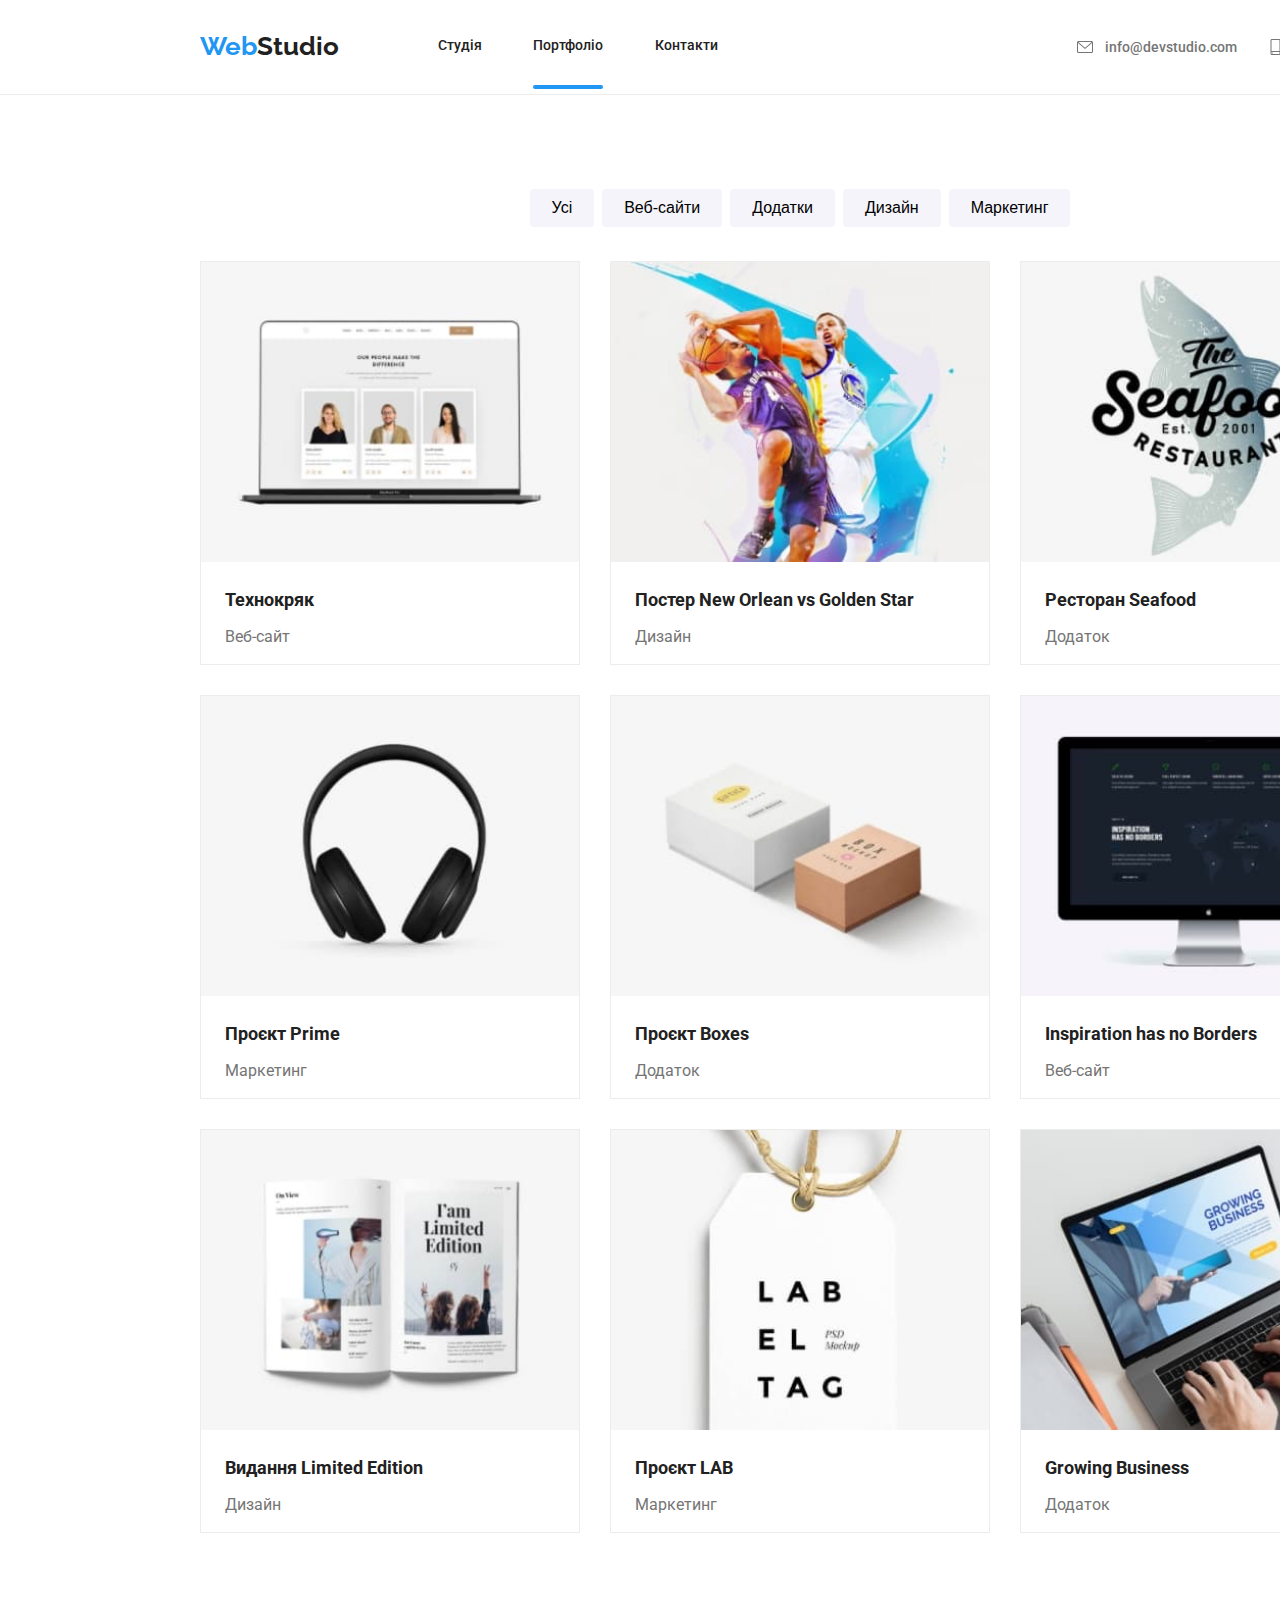
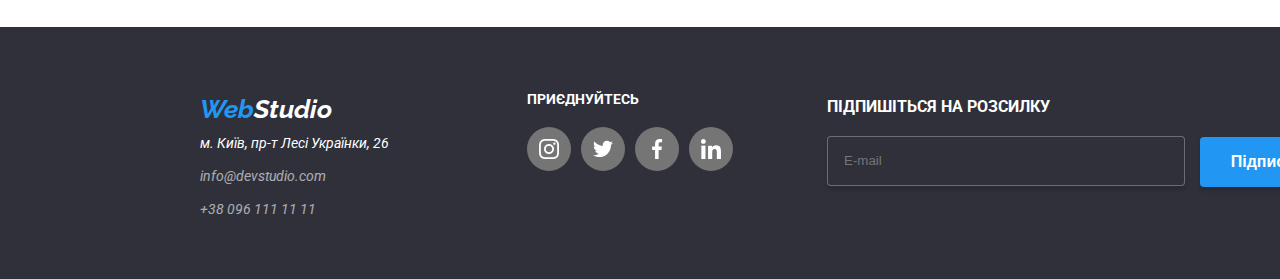
==== portfolio.html @ 54afa874 "hjlkh" ====
<!DOCTYPE html>
<html lang="en">
  <head>
    <meta charset="UTF-8" />
    <meta name="viewport" content="width=device-width, initial-scale=1.0" />
    <title>WebStudio Portfolio</title>
    <link rel="preconnect" href="https://fonts.googleapis.com">
<link rel="preconnect" href="https://fonts.gstatic.com" crossorigin>
<link href="https://fonts.googleapis.com/css2?family=Raleway:ital,wght@0,100..900;1,100..900&family=Roboto&display=swap" rel="stylesheet">
    <link rel="stylesheet" href="./css/style.css">
    <link rel="stylesheet" href="./css/normalize.css">
  </head>
  <body>
    <header class="header">
      <div class="container header-flex">
        <h2 class="visually-hidden"></h2>
        <a class="header-logo" href="./index.html"
          ><p lang="en">
            <span class="logo-start">Web</span
            ><span class="logo-end">Studio</span>
          </p></a
        >
        <nav class="header-nav">
          <ul class="header-list">
            <li class="header-item">
              <a class="header-link header-hover-item" href="./index.html">Студія</a>
            </li>
            <li class="header-item">
              <a class="header-link header-hover-item header-second-link" href="./portfolio.html">Портфоліо</a>
            </li>
            <li class="header-item">
              <a class="header-link header-hover-item" href="#">Контакти</a>
            </li>
          </ul>
        </nav>
        <ul class="header-contact">
          <li class="header-contact-item">
            <svg class="header-contact-email-img header-contact-img" width="20px" height="16px">
              <use href="./img/sprite.svg#envelope"></use>
            </svg>
            <a class="header-contact-mail header-contact-link header-hover-item" href="mailto:info@devstudio.com"
              >info@devstudio.com</a
            >
          </li>
          <li class="header-contact-item">
            <svg class="header-contact-smartphone-img header-contact-img" width="17px" height="16px">
              <use href="./img/sprite.svg#smartphone"></use>
            </svg>
            <a class="header-contact-number header-contact-link header-hover-item" href="tel:+380961111111"
              >+38 096 111 11 11</a
            >
          </li>
        </ul>
      </div>
    </header>
    <main class="main main-portfolio">
      <div class="container sorting-flex">
      <ul class="sorting-list">
        <li class="sorting-item"><button class="sorting-button" type="button">Усі</button></li>
        <li class="sorting-item"><button class="sorting-button" type="button">Веб-сайти</button></li>
        <li class="sorting-item"><button class="sorting-button" type="button">Додатки</button></li>
        <li class="sorting-item"><button class="sorting-button" type="button">Дизайн</button></li>
        <li class="sorting-item"><button class="sorting-button" type="button">Маркетинг</button></li>
      </ul>
      </div>
      <div class="container projects-flex">
      <ul class="projects-list">
        <li class="projects-item">
          <a class="projects-link" href="#">
            <img class="projects-img" src="./img/techno.jpg" alt="Технокряк" />
            <div class="projects-overlay">
              <p class="projects-overlay-p">
                Ресурс пропонує комплексні пропозиції з різним рівнем функціоналу та сервісів. Все це дозволить відвідувачу отримати вичерпні відомості про компанію чи приватну особу.
              </p>
            </div>
            <h2 class="projects-name">Технокряк</h2>
            <p class="projects-caption">Веб-сайт</p>
          </a>
        </li>
        <li class="projects-item">
          <a class="projects-link" href="#">
            <img class="projects-img" src="./img/poester-new-orlean-vs-golden-star.jpg" alt="Постер New Orlean vs Golden Star" />
            <div class="projects-overlay">
              <p class="projects-overlay-p">
                Ресурс пропонує комплексні пропозиції з різним рівнем функціоналу та сервісів. Все це дозволить відвідувачу отримати вичерпні відомості про компанію чи приватну особу.
              </p>
            </div>
            <h2 class="projects-name">Постер New Orlean vs Golden Star</h2>
            <p class="projects-caption">Дизайн</p>
          </a>
        </li>
        <li class="projects-item">
          <a class="projects-link" href="#">
            <img class="projects-img" src="./img/restoran-seafood.jpg" alt="Ресторан Seafood" />
            <div class="projects-overlay">
              <p class="projects-overlay-p">
                Ресурс пропонує комплексні пропозиції з різним рівнем функціоналу та сервісів. Все це дозволить відвідувачу отримати вичерпні відомості про компанію чи приватну особу.
              </p>
            </div>
            <h2 class="projects-name">Ресторан Seafood</h2>
            <p class="projects-caption">Додаток</p>
          </a>
        </li>
        <li class="projects-item">
          <a class="projects-link" href="#">
            <img class="projects-img" src="./img/project-prime.jpg" alt="Проєкт Prime" />
            <div class="projects-overlay">
              <p class="projects-overlay-p">
                Ресурс пропонує комплексні пропозиції з різним рівнем функціоналу та сервісів. Все це дозволить відвідувачу отримати вичерпні відомості про компанію чи приватну особу.
              </p>
            </div>
            <h2 class="projects-name">Проєкт Prime</h2>
            <p class="projects-caption">Маркетинг</p>
          </a>
        </li>
        <li class="projects-item">
          <a class="projects-link" href="#">
            <img class="projects-img" src="./img/project-boxes.jpg" alt="Проєкт Boxes" />
            <div class="projects-overlay">
              <p class="projects-overlay-p">
                Ресурс пропонує комплексні пропозиції з різним рівнем функціоналу та сервісів. Все це дозволить відвідувачу отримати вичерпні відомості про компанію чи приватну особу.
              </p>
            </div>
            <h2 class="projects-name">Проєкт Boxes</h2>
            <p class="projects-caption">Додаток</p>
          </a>
        </li>
        <li class="projects-item">
          <a class="projects-link" href="#">
            <img class="projects-img" src="./img/inspiration-has-no-borders.jpg" alt="Inspiration has no Borders" />
            <div class="projects-overlay">
              <p class="projects-overlay-p">
                Ресурс пропонує комплексні пропозиції з різним рівнем функціоналу та сервісів. Все це дозволить відвідувачу отримати вичерпні відомості про компанію чи приватну особу.
              </p>
            </div>
            <h2 class="projects-name">Inspiration has no Borders</h2>
            <p class="projects-caption">Веб-сайт</p>
          </a>
        </li>
        <li class="projects-item">
          <a class="projects-link" href="#">
            <img class="projects-img" src="./img/limited-edition.jpg" alt="Видання Limited Edition" />
            <div class="projects-overlay">
              <p class="projects-overlay-p">
                Ресурс пропонує комплексні пропозиції з різним рівнем функціоналу та сервісів. Все це дозволить відвідувачу отримати вичерпні відомості про компанію чи приватну особу.
              </p>
            </div>
            <h2 class="projects-name">Видання Limited Edition</h2>
            <p class="projects-caption">Дизайн</p>
          </a>
        </li>
        <li class="projects-item">
          <a class="projects-link" href="#">
            <img class="projects-img" src="./img/project-lab.jpg" alt="Проєкт LAB" />
            <div class="projects-overlay">
              <p class="projects-overlay-p">
                Ресурс пропонує комплексні пропозиції з різним рівнем функціоналу та сервісів. Все це дозволить відвідувачу отримати вичерпні відомості про компанію чи приватну особу.
              </p>
            </div>
            <h2 class="projects-name">Проєкт LAB</h2>
            <p class="projects-caption">Маркетинг</p>
          </a>
        </li>
        <li class="projects-item">
          <a class="projects-link" href="#">
            <img class="projects-img" src="./img/growing-business.jpg" alt="Growing Business" />
            <div class="projects-overlay">
              <p class="projects-overlay-p">
                Ресурс пропонує комплексні пропозиції з різним рівнем функціоналу та сервісів. Все це дозволить відвідувачу отримати вичерпні відомості про компанію чи приватну особу.
              </p>
            </div>
            <h2 class="projects-name">Growing Business</h2>
            <p class="projects-caption">Додаток</p>
          </a>
        </li>
      </ul>
      </div>
    </main>
    <footer class="footer">
      <div class="container footer-flex">
        <h2 class="visually-hidden"></h2>
       <address class="footer-logo-address">
        <a class="footer-logo" href="./index.html"
          ><p lang="en">
            <span class="logo-start">Web</span
            ><span class="footer-logo-end">Studio</span>
          </p></a
        >
       </address>
       <address class="footer-list-address">
        <ul class="footer-list">
          <li class="footer-item">
            <p class="footer-addres">м. Київ, пр-т Лесі Українки, 26</p>
          </li>
          <li class="footer-item">
            <a class="footer-contact" href="mailto:info@devstudio.com"
              >info@devstudio.com</a
            >
          </li>
          <li class="footer-item">
            <a class="footer-contact" href="tel:+380961111111"
              >+38 096 111 11 11</a
            >
          </li>
        </ul>
       </address>
       <div class="footer-social-wrapp">
        <h3 class="footer-social-media-name">
          ПРИЄДНУЙТЕСЬ
        </h3>
        <ul class="footer-social-media-list">
          <li class="footer-social-media-item">
            <a class="footer-social-media-link" href="https://www.instagram.com" target="_blank" rel="noopener noreferrer">
              <svg class="footer-social-media-svg">
                  <use href="./img/sprite.svg#instagram" class="footer-social-media-link"></use>
              </svg>
            </a>
          </li>
          <li class="footer-social-media-item">
            <a class="footer-social-media-link" href="https://x.com/?lang=ru" target="_blank" rel="noopener noreferrer">
              <svg class="footer-social-media-svg">
                <use href="./img/sprite.svg#twitter" class="footer-social-media-use"></use>
              </svg>
            </a>
          </li>
          <li class="footer-social-media-item">
            <a class="footer-social-media-link" href="https://uk-ua.facebook.com" target="_blank" rel="noopener noreferrer">
              <svg class="footer-social-media-svg">
                <use href="./img/sprite.svg#facebook" class="footer-social-media-use"></use>
              </svg>
            </a>
          </li>
          <li class="footer-social-media-item">
            <a class="footer-social-media-link" href="https://ua.linkedin.com" target="_blank" rel="noopener noreferrer">
              <svg class="footer-social-media-svg">
                  <use href="./img/sprite.svg#linkedin" class="footer-social-media-use"></use>
              </svg>
            </a>
          </li>
        </ul>
       </div>
       <div class="subscribe">
        <h3 class="subscribe-text">
          ПІДПИШІТЬСЯ НА РОЗСИЛКУ
        </h3>
        <form class="subscribe-form">
          <label class="subscribe-label">
            <input 
              class="subscribe-input" 
              type="email" 
              placeholder="E-mail"
              required 
              minlength="4" 
              maxlength="10"
              title="Адрес електронної почти введений некоректно! Приклад:example@mail.com">
          </label>
          <button class="subscribe-btn">
            Підписатися
          </button>
          <svg class="subscribe-svg">
            <use class="subscribe-use" href="./img/sprite.svg#paper-plane"></use>
          </svg>
        </form>
       </div>
      </div>
    </footer>
  </body>
</html>
---- css/style.css ----
:root {
  --logo-color: #2196f3;
  --third-text-color: #757575;
  --second-text-color: #ececec;
  --main-text-color: #212121;
  --team-background-color: #f5f4fa;
  --second-background-color: #2f303a;
  --main-background-color: #ffffff;
  --hero-overlay: #2f303a66;
}

.container {
  width: 1230px;
  height: 100%;
  padding-left: 15px;
  padding-right: 15px;
  margin: 0 auto;
  /* outline: red solid 1px; */
}

body {
  color: var(--main-text-color);
  font-family: "Roboto", sans-serif;
  font-size: 14px;
  font-weight: 400;
  line-height: calc(24 / 14);
  width: 1600px;
  margin: 0 auto;
}

/* HEADER */

.header {
  background-color: var(--main-background-color);
  border-bottom: 1px solid var(--second-text-color);
}

.header-flex {
  display: flex;
  align-items: center;
}

.header-logo,
.footer-logo {
  font-family: "Raleway", sans-serif;
  font-size: 26px;
  font-weight: 700;
  line-height: (calc(31 / 26));
}

.logo-start {
  color: var(--logo-color);
}

.logo-end {
  color: var(--main-text-color);
}

.footer-logo-end {
  color: var(--main-background-color);
}

.header-logo {
  margin-top: 24px;
  margin-bottom: 25px;
  margin-right: 93px;
  width: 145px;
}

.header-nav {
  line-height: (calc(16 / 14));
  font-weight: 500;
}

.header-list {
  display: flex;
}

.header-item:not(:last-child) {
  width: 44px;
  margin-right: 51px;
}

.header-item:nth-child(2) {
  width: 72px;
  margin-right: 50px;
}

.header-item:nth-child(3) {
  width: 64px;
}

.header-hover-item:is(:focus, :hover) {
  color: var(--logo-color);
}

.header-link {
  color: var(--main-text-color);
  padding: 10px 0px;
}

.header-first-link::after {
  content: " ";
  
  position: relative;
  top: 28px;

  display: block;

  width: 42px;
  height: 4px;

  border-radius: 2px;

  background-color: var(--logo-color);
}

.header-second-link::after {
  content: " ";
  
  position: relative;
  top: 28px;

  display: block;

  width: 70px;
  height: 4px;

  border-radius: 2px;

  background-color: var(--logo-color);
}

.header-first-link,
.header-second-link {
  line-height: (calc(16 / 14));
}

.header-contact {
  font-weight: 500;
  line-height: (calc(16 / 14));
  display: flex;
  flex-wrap: wrap;
  margin-left: auto;
}

.header-contact-item {
  display: flex;
  align-items: center;
  cursor: pointer;
}

.header-contact-item:is(:hover, :focus) .header-contact-link {
  color: var(--logo-color);
}

.header-contact-item:is(:hover, :focus) .header-contact-img {
  fill: var(--logo-color);
}

.header-contact-img {
  fill: var(--third-text-color);
}

.header-contact-email-img {
  margin-right: 10px;
}

.header-contact-mail {
  color: var(--third-text-color);
  margin-right: 30px;
}

.header-contact-number {
  color: var(--third-text-color);
}

/* MAIN AND OTHER */

/* H2 */

.visually-hidden {
  position: absolute;
  width: 1px;
  height: 1px;
  margin: -1px;
  border: 0;
  padding: 0;
  clip: rect(0 0 0 0);
  overflow: hidden;
}

/* PORTFOLIO */

.main-portfolio {
  margin-bottom: 94px;
}

/* BACKDROP */

.backdrop {
  position: fixed;
  top: 0;
  left: 0;
  width: 100%;
  height: 100%;
  background-color: rgba(0, 0, 0, 0.5);
  opacity: 1;
}

.backdrop.is-hidden {
  opacity: 0;
  pointer-events: none;
}

.no-scroll {
  overflow: hidden;
}

.modal {
  position: absolute;
  top: 50%;
  left: 50%;
  width: 528px;
  height: 581px;
  padding: 15px;
  transform: translate(-50%, -50%);
  border-radius: 4px;
  box-shadow: 0px 2px 1px 0px rgba(0, 0, 0, 0.2),
    0px 1px 1px 0px rgba(0, 0, 0, 0.14), 0px 1px 3px 0px rgba(0, 0, 0, 0.12);
  background: rgb(255, 255, 255);
}

.btn {
  position: relative;
  left: 475px;
  top: -7px;

  width: 30px;
  height: 30px;
  background: rgb(255, 255, 255);
  border: 1px solid rgba(0, 0, 0, 0.1);
  border-radius: 50%;
}

.btn:is(:hover, :focus) {
  fill: var(--logo-color);
}

.modal-close-btn-svg {
  width: 13px;
  height: 13px;
}

.modal-name {
  position: relative;
  top: 2px;

  font-size: 20px;
  font-weight: 700;
  line-height: calc(23 / 20);
  letter-spacing: 3%;

  text-align: center;

  margin-bottom: 11px;
}

.modal-form {
  display: flex;
  flex-direction: column;
}

.modal-label {
  display: flex;
  flex-direction: column;
  margin: 0 auto;
  margin-bottom: 10px;
  position: relative;
}

.modal-input {
  width: 448px;
  min-height: 40px;

  box-sizing: border-box;
  border: 1px solid rgba(33, 33, 33, 0.2);
  border-radius: 4px;

  padding-left: 42.5px;
}

.modal-input:is(:hover, :focus) {
  border-color: var(--logo-color);
}

.modal-input:is(:hover, :focus) + .modal-svg {
  fill: var(--logo-color);
}

.modal-input-comment {
  height: 120px;
  padding-bottom: 90px;
  width: 448px;
  min-height: 40px;

  box-sizing: border-box;
  border: 1px solid rgba(33, 33, 33, 0.2);
  border-radius: 4px;
  padding-left: 16px;
  padding-top: 12px;

  margin-bottom: 20px;
}

.modal-label-checkbox {
  margin: 0 auto;
  margin-bottom: 30px;
}

.modal-input-checkbox {
  background: var(--main-text-color);
}

.modal-span:not(:last-child) {
  color: var(--third-text-color);

  font-size: 12px;
  line-height: 14px;
  letter-spacing: 1%;

  margin-bottom: 4px;
}

.modal-span:last-child {
  color: var(--third-text-color);
  letter-spacing: 3%;
}

.modal-span-link {
  color: var(--logo-color);
  text-decoration: underline;
}

.modal-svg {
  position: absolute;
  left: 14px;
  top: 54%;
}

.modal-btn {
  margin: 0 auto;

  color: var(--main-background-color);

  font-size: 16px;
  font-weight: 700;
  line-height: calc(30 / 16);
  letter-spacing: 6%;

  width: 200px;
  height: 50px;

  border-radius: 4px;
  box-shadow: 0px 4px 4px 0px rgba(0, 0, 0, 0.15);
  background: var(--logo-color);
}

/* HERO */

.hero {
  margin: 0 auto;
  height: 600px;
  text-align: center;
  background-color: var(--second-background-color);
  background-image: linear-gradient(
      to right,
      var(--hero-overlay),
      var(--hero-overlay)
    ),
    url(../img/hero-background.jpg);
  background-repeat: no-repeat;
  margin-bottom: 94px;
}

.hero-flex {
  display: flex;
  align-items: center;
  flex-direction: column;
  height: 100%;
  justify-content: center;
}

.hero-title {
  font-size: 44px;
  font-weight: 900;
  line-height: (calc(60 / 44));
  width: 696px;
  color: var(--main-background-color);
  /* margin: auto 40px; */
}

.hero-button {
  color: var(--second-text-color);
  font-size: 16px;
  font-weight: 700;
  line-height: calc(30 / 16);
  width: 216px;
  height: 50px;
  border-radius: 4px;
  cursor: pointer;
  background: var(--logo-color);
  border: none;
  margin-top: 30px;
}

/* INFORMATION */

.information {
  height: 248px;
  margin-bottom: 94px;
}

.information-name {
  font-weight: 700;
  line-height: calc(16 / 14);
  margin-bottom: 10px;
}

.information-list {
  display: flex;
  margin-left: auto;
  margin-right: auto;
  margin-bottom: 94px;
  justify-content: center;
  gap: 30px;
}

.information-item {
  width: 270px;
}

.information-img-background {
  width: 270px;
  height: 120px;

  background-color: var(--team-background-color);

  margin-bottom: 30px;

  border-radius: 4px;
}

.information-img {
  position: relative;
  left: 100px;
  top: 25px;

  width: 65.32px;
  height: 70px;

  background-color: var(--team-background-color);
}

.information-main {
  color: var(--third-text-color);
}

/* WORK */

.work {
  margin-bottom: 94px;
}
.work-name,
.team-name {
  font-size: 36px;
  font-weight: 700;
  line-height: calc(42 / 36);
  text-align: center;
}

.work-name {
  margin-left: auto;
  margin-right: auto;
  margin-bottom: 50px;
}

.work-list {
  display: flex;
  justify-content: center;
}

.work-img-div {
  position: relative;
}

.work-img-h3 {
  display: flex;
  align-items: center;
  justify-content: center;

  position: absolute;
  bottom: 0;

  margin-top: 27px;

  color: var(--main-background-color);
  font-weight: 700;
  line-height: calc(16 / 14);
  letter-spacing: 3%;

  width: 100%;
  height: 70px;

  background: var(--second-background-color);
  opacity: 80%;
}

.work-item:not(:last-child) {
  margin-right: 30px;
}

/* TEAM */

.team {
  background-color: var(--team-background-color);
  height: 648px;
  margin: 0 auto;
  text-align: center;
}

.team-name {
  display: inline-block;
  margin-top: 94px;
  margin-bottom: 50px;
  margin-left: auto;
  margin-right: auto;
}

.team-list {
  display: flex;
  margin-left: auto;
  margin-right: auto;
  justify-content: center;
}

.team-item {
  width: 270px;
  height: 428px;
  border-radius: 0px 0px 4px 4px;
  box-shadow: 0px 2px 1px 0px rgba(0, 0, 0, 0.2),
    0px 1px 1px 0px rgba(0, 0, 0, 0.14), 0px 1px 3px 0px rgba(0, 0, 0, 0.12);
  background: var(--main-background-color);
}

.team-item:not(:last-child) {
  margin-right: 30px;
}

.team-figure {
  text-align: center;
}

.team-caption {
  font-size: 16px;
  font-weight: 500;
  line-height: calc(19 / 16);

  margin-top: 30px;
}

.team-job {
  color: var(--third-text-color);
  font-size: 16px;
  font-weight: 400;
  line-height: calc(19 / 16);

  margin-top: 10px;
  margin-bottom: 20px;
}

.team-social-media-list {
  display: flex;
  justify-content: center;
  gap: 10px;
}

.team-social-media-item,
.footer-social-media-item {
  display: flex;
  align-items: center;
  justify-content: center;
  width: 44px;
  height: 44px;
  border-radius: 50%;
}

.team-social-media-item:is(:hover, :focus),
.footer-social-media-item:is(:hover, :focus) {
  background: var(--logo-color);
  cursor: pointer;
}

.team-social-media-item:is(:hover, :focus) .team-social-media-svg {
  fill: var(--main-background-color);
}

.team-social-media-link {
  width: 100%;
  height: 100%;
}

.team-social-media-svg,
.footer-social-media-svg {
  display: block;
  width: 20px;
  height: 20px;
  fill: var(--third-text-color);
}

/* CUSTOMERS */

.customers {
  width: 1170px;
  height: 372px;
  margin-left: 185px;
}

.customers-name {
  padding-top: 94px;
  margin-bottom: 50px;
  color: var(--main-text-color);
  font-size: 36px;
  font-weight: 700;
  line-height: calc(42 / 36);
  text-align: center;
}

.customers-list {
  display: flex;
  justify-content: center;
  gap: 30px;
}

.customers-item {
  width: 170px;
  height: 92px;
  box-sizing: border-box;
  border: 1px solid var(--third-text-color);
  border-radius: 4px;
}

.customers-item:is(:hover, :focus) {
  cursor: pointer;
  border-color: var(--logo-color);
}

.customers-item:is(:hover, :focus) .customers-svg {
  fill: var(--logo-color);
}

.customers-link {
  display: block;
}

.customers-svg {
  position: relative;
  fill: var(--third-text-color);
}

.customers-first-svg {
  width: 46px;
  height: 52.7px;
  left: 35%;
  top: 20%;
}

.customers-second-child {
  width: 48px;
  height: 60px;
  left: 35%;
  top: 15%;
}

.customers-third-child {
  width: 43.46px;
  height: 41.18px;
  left: 37%;
  top: 25%;
}

.customers-fourth-child {
  width: 124.44px;
  height: 80.62px;
  left: 15%;
  top: 10%;
}

.customers-fifth-child {
  width: 77.54px;
  height: 60.43px;
  left: 25%;
  top: 15%;
}

.customers-sixth-child {
  width: 153.79px;
  height: 103.93px;
  left: 7%;
}

/* FOOTER */

.footer {
  height: 252px;
  background-color: var(--second-background-color);
  margin: 0 auto;
}

.footer-flex {
  position: relative;
  height: 100%;
}

.footer-logo-address {
  padding-top: 60px;
}

.footer-list {
  width: 231px;
}

.footer-item {
  margin-bottom: 9px;
  color: var(--main-background-color);
}

.footer-contact {
  color: var(--main-background-color);
  opacity: 60%;
}

.footer-item:last-child {
  margin-bottom: 60px;
}

.footer-social-wrapp {
  margin-left: 327px;
  margin-top: -190px;

  width: 206px;
}

.footer-social-media-name {
  color: var(--main-background-color);

  font-size: 14px;
  font-weight: 700;
  line-height: calc(16 / 14);

  width: 116px;
}

.footer-social-media-list {
  display: flex;
  gap: 10px;

  margin-top: 20px;
}

.footer-social-media-item {
  background: var(--third-text-color);
}

.footer-social-media-svg {
  fill: var(--main-background-color);
}

.subscribe {
  width: 574px;
  height: 86px;

  margin-left: 627px;
  margin-top: -72px;
}

.subscribe-text {
  color: var(--main-background-color);

  font-weight: 700;
  line-height: 16px;
  letter-spacing: 3%;

  margin-bottom: 20px;
}

.subscribe-input {
  width: 358px;
  height: 50px;

  box-sizing: border-box;
  border: 1px solid rgba(255, 255, 255, 0.3);
  border-radius: 4px;
  box-shadow: 0px 4px 4px 0px rgba(0, 0, 0, 0.15);
  background: var(--second-background-color);

  margin-right: 12px;

  padding-left: 16px;
}

.subscribe-btn {
  position: relative;
  top: 1.5px;

  width: 200px;
  height: 50px;

  border-radius: 4px;
  box-shadow: 0px 4px 4px 0px rgba(0, 0, 0, 0.15);
  background: rgb(33, 150, 243);

  color: var(--main-background-color);
  font-size: 16px;
  font-weight: 700;
  line-height: 30px;
  letter-spacing: 6%;
  padding-right: 67px;
  padding-left: 28px;
}

.subscribe-svg {
  position: absolute;
  left: 1163.5px;
  top: 48.5%;

  width: 24px;
  height: 24px;
}

/* SORTING */

.sorting-list {
  display: flex;
  flex-wrap: wrap;
  margin-top: 94px;
  margin-bottom: 34px;
  justify-content: center;
  gap: 8px;
}

.sorting-button {
  font-size: 16px;
  font-weight: 500;
  line-height: calc(26 / 16);
  background: var(--team-background-color);
  cursor: pointer;
  border-radius: 4px;
  flex-basis: calc((100% - 4 * 8) / 5);
  padding: 6px 22px;
}

.sorting-button:nth-child(1) {
  padding: left bottom 25px;
}

.sorting-button:is(:focus, :hover) {
  color: var(--main-background-color);
  background: var(--logo-color);
  box-shadow: 0px 2px 2px 0px rgba(0, 0, 0, 0.12),
    0px 1px 2px 0px rgba(0, 0, 0, 0.08), 0px 3px 1px 0px rgba(0, 0, 0, 0.1);
}

/* PROJECTS */

.projects {
  margin-bottom: 94px;
}

.projects-list {
  display: flex;
  flex-wrap: wrap;
  justify-content: center;
  gap: 30px;
}

.projects-item {
  position: relative;
  height: 404px;

  flex-basis: calc((100% - 2 * 30px) / 3);
  box-sizing: border-box;
  border: 1px solid var(--second-text-color);

  cursor: pointer;

  overflow: hidden;
}

.projects-item:is(:hover, :focus) {
  box-shadow: 1px 4px 6px 0px rgba(0, 0, 0, 0.16),
    0px 4px 4px 0px rgba(0, 0, 0, 0.06), 0px 1px 1px 0px rgba(0, 0, 0, 0.12);
}

.projects-item:is(:hover, :focus) .projects-overlay {
  transform: translateY(0%);

  transition: all 275ms ease-in-out 83ms;
}

.projects-overlay {
  display: flex;
  justify-content: center;
  align-items: center;

  position: absolute;
  top: 0;

  width: 100%;
  height: 300px;

  background: rgba(33, 150, 243, 0.9);

  transform: translateY(-100%);
}

.projects-overlay-p {
  color: var(--main-background-color);
font-size: 18px;
line-height: calc(28 / 18);
letter-spacing: 3%;
text-align: left;

width: 322px;
height: 168px;
}

.projects-name {
  font-size: 18px;
  font-weight: 700;
  line-height: calc(36 / 18);
  color: var(--main-text-color);

  margin-left: 24px;
  margin-top: 20px;
  margin-bottom: 4px;
}

.projects-caption {
  color: var(--third-text-color);
  font-size: 16px;
  line-height: calc(30 / 16);

  margin-left: 24px;
  margin-bottom: 20px;
}
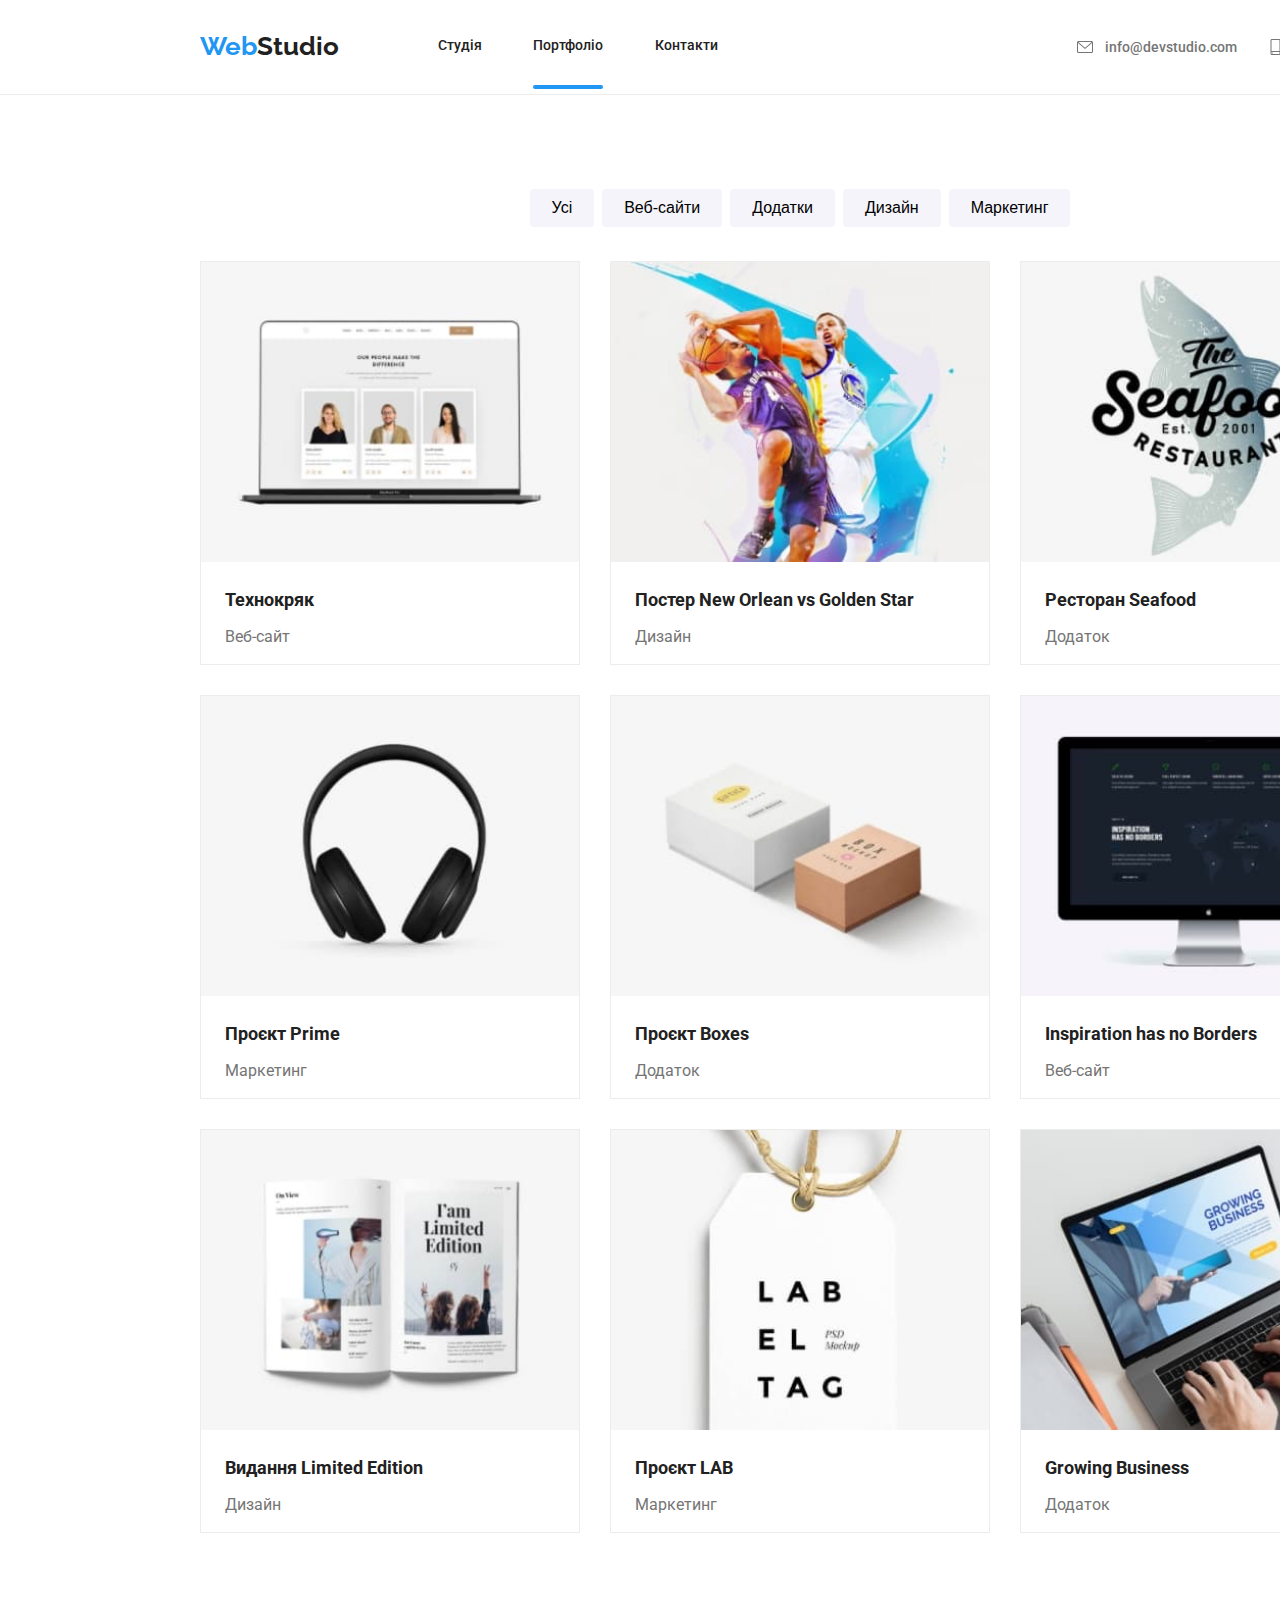
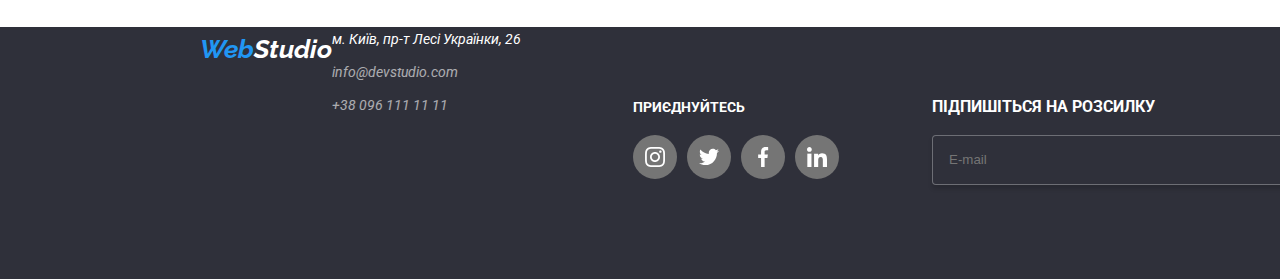
==== commit 787d90a4: "k" ====
--- a/portfolio.html
+++ b/portfolio.html
@@ -67,11 +67,13 @@
       <ul class="projects-list">
         <li class="projects-item">
           <a class="projects-link" href="#">
-            <img class="projects-img" src="./img/techno.jpg" alt="Технокряк" />
-            <div class="projects-overlay">
-              <p class="projects-overlay-p">
-                Ресурс пропонує комплексні пропозиції з різним рівнем функціоналу та сервісів. Все це дозволить відвідувачу отримати вичерпні відомості про компанію чи приватну особу.
-              </p>
+            <div class="projects-img-wrapp">
+              <img class="projects-img" src="./img/techno.jpg" alt="Технокряк" />
+              <div class="projects-overlay">
+                <p class="projects-overlay-text">
+                  Ресурс пропонує комплексні пропозиції з різним рівнем функціоналу та сервісів. Все це дозволить відвідувачу отримати вичерпні відомості про компанію чи приватну особу.
+                </p>
+              </div>
             </div>
             <h2 class="projects-name">Технокряк</h2>
             <p class="projects-caption">Веб-сайт</p>
@@ -79,11 +81,13 @@
         </li>
         <li class="projects-item">
           <a class="projects-link" href="#">
-            <img class="projects-img" src="./img/poester-new-orlean-vs-golden-star.jpg" alt="Постер New Orlean vs Golden Star" />
-            <div class="projects-overlay">
-              <p class="projects-overlay-p">
-                Ресурс пропонує комплексні пропозиції з різним рівнем функціоналу та сервісів. Все це дозволить відвідувачу отримати вичерпні відомості про компанію чи приватну особу.
-              </p>
+            <div class="projects-img-wrapp">
+              <img class="projects-img" src="./img/poester-new-orlean-vs-golden-star.jpg" alt="Постер New Orlean vs Golden Star" />
+              <div class="projects-overlay">
+                <p class="projects-overlay-text">
+                  Ресурс пропонує комплексні пропозиції з різним рівнем функціоналу та сервісів. Все це дозволить відвідувачу отримати вичерпні відомості про компанію чи приватну особу.
+                </p>
+              </div>
             </div>
             <h2 class="projects-name">Постер New Orlean vs Golden Star</h2>
             <p class="projects-caption">Дизайн</p>
@@ -91,11 +95,13 @@
         </li>
         <li class="projects-item">
           <a class="projects-link" href="#">
-            <img class="projects-img" src="./img/restoran-seafood.jpg" alt="Ресторан Seafood" />
-            <div class="projects-overlay">
-              <p class="projects-overlay-p">
-                Ресурс пропонує комплексні пропозиції з різним рівнем функціоналу та сервісів. Все це дозволить відвідувачу отримати вичерпні відомості про компанію чи приватну особу.
-              </p>
+            <div class="projects-img-wrapp">
+              <img class="projects-img" src="./img/restoran-seafood.jpg" alt="Ресторан Seafood" />
+              <div class="projects-overlay">
+                <p class="projects-overlay-text">
+                  Ресурс пропонує комплексні пропозиції з різним рівнем функціоналу та сервісів. Все це дозволить відвідувачу отримати вичерпні відомості про компанію чи приватну особу.
+                </p>
+              </div>
             </div>
             <h2 class="projects-name">Ресторан Seafood</h2>
             <p class="projects-caption">Додаток</p>
@@ -103,11 +109,13 @@
         </li>
         <li class="projects-item">
           <a class="projects-link" href="#">
-            <img class="projects-img" src="./img/project-prime.jpg" alt="Проєкт Prime" />
-            <div class="projects-overlay">
-              <p class="projects-overlay-p">
-                Ресурс пропонує комплексні пропозиції з різним рівнем функціоналу та сервісів. Все це дозволить відвідувачу отримати вичерпні відомості про компанію чи приватну особу.
-              </p>
+            <div class="projects-img-wrapp">
+              <img class="projects-img" src="./img/project-prime.jpg" alt="Проєкт Prime" />
+              <div class="projects-overlay">
+                <p class="projects-overlay-text">
+                  Ресурс пропонує комплексні пропозиції з різним рівнем функціоналу та сервісів. Все це дозволить відвідувачу отримати вичерпні відомості про компанію чи приватну особу.
+                </p>
+              </div>
             </div>
             <h2 class="projects-name">Проєкт Prime</h2>
             <p class="projects-caption">Маркетинг</p>
@@ -115,11 +123,13 @@
         </li>
         <li class="projects-item">
           <a class="projects-link" href="#">
-            <img class="projects-img" src="./img/project-boxes.jpg" alt="Проєкт Boxes" />
-            <div class="projects-overlay">
-              <p class="projects-overlay-p">
-                Ресурс пропонує комплексні пропозиції з різним рівнем функціоналу та сервісів. Все це дозволить відвідувачу отримати вичерпні відомості про компанію чи приватну особу.
-              </p>
+            <div class="projects-img-wrapp">
+              <img class="projects-img" src="./img/project-boxes.jpg" alt="Проєкт Boxes" />
+              <div class="projects-overlay">
+                <p class="projects-overlay-text">
+                  Ресурс пропонує комплексні пропозиції з різним рівнем функціоналу та сервісів. Все це дозволить відвідувачу отримати вичерпні відомості про компанію чи приватну особу.
+                </p>
+              </div>
             </div>
             <h2 class="projects-name">Проєкт Boxes</h2>
             <p class="projects-caption">Додаток</p>
@@ -127,11 +137,13 @@
         </li>
         <li class="projects-item">
           <a class="projects-link" href="#">
-            <img class="projects-img" src="./img/inspiration-has-no-borders.jpg" alt="Inspiration has no Borders" />
-            <div class="projects-overlay">
-              <p class="projects-overlay-p">
-                Ресурс пропонує комплексні пропозиції з різним рівнем функціоналу та сервісів. Все це дозволить відвідувачу отримати вичерпні відомості про компанію чи приватну особу.
-              </p>
+            <div class="projects-img-wrapp">
+              <img class="projects-img" src="./img/inspiration-has-no-borders.jpg" alt="Inspiration has no Borders" />
+              <div class="projects-overlay">
+                <p class="projects-overlay-text">
+                  Ресурс пропонує комплексні пропозиції з різним рівнем функціоналу та сервісів. Все це дозволить відвідувачу отримати вичерпні відомості про компанію чи приватну особу.
+                </p>
+              </div>
             </div>
             <h2 class="projects-name">Inspiration has no Borders</h2>
             <p class="projects-caption">Веб-сайт</p>
@@ -139,11 +151,13 @@
         </li>
         <li class="projects-item">
           <a class="projects-link" href="#">
-            <img class="projects-img" src="./img/limited-edition.jpg" alt="Видання Limited Edition" />
-            <div class="projects-overlay">
-              <p class="projects-overlay-p">
-                Ресурс пропонує комплексні пропозиції з різним рівнем функціоналу та сервісів. Все це дозволить відвідувачу отримати вичерпні відомості про компанію чи приватну особу.
-              </p>
+            <div class="projects-img-wrapp">
+              <img class="projects-img" src="./img/limited-edition.jpg" alt="Видання Limited Edition" />
+              <div class="projects-overlay">
+                <p class="projects-overlay-text">
+                  Ресурс пропонує комплексні пропозиції з різним рівнем функціоналу та сервісів. Все це дозволить відвідувачу отримати вичерпні відомості про компанію чи приватну особу.
+                </p>
+              </div>
             </div>
             <h2 class="projects-name">Видання Limited Edition</h2>
             <p class="projects-caption">Дизайн</p>
@@ -151,11 +165,13 @@
         </li>
         <li class="projects-item">
           <a class="projects-link" href="#">
-            <img class="projects-img" src="./img/project-lab.jpg" alt="Проєкт LAB" />
-            <div class="projects-overlay">
-              <p class="projects-overlay-p">
-                Ресурс пропонує комплексні пропозиції з різним рівнем функціоналу та сервісів. Все це дозволить відвідувачу отримати вичерпні відомості про компанію чи приватну особу.
-              </p>
+            <div class="projects-img-wrapp">
+              <img class="projects-img" src="./img/project-lab.jpg" alt="Проєкт LAB" />
+              <div class="projects-overlay">
+                <p class="projects-overlay-text">
+                  Ресурс пропонує комплексні пропозиції з різним рівнем функціоналу та сервісів. Все це дозволить відвідувачу отримати вичерпні відомості про компанію чи приватну особу.
+                </p>
+              </div>
             </div>
             <h2 class="projects-name">Проєкт LAB</h2>
             <p class="projects-caption">Маркетинг</p>
@@ -163,11 +179,13 @@
         </li>
         <li class="projects-item">
           <a class="projects-link" href="#">
-            <img class="projects-img" src="./img/growing-business.jpg" alt="Growing Business" />
-            <div class="projects-overlay">
-              <p class="projects-overlay-p">
-                Ресурс пропонує комплексні пропозиції з різним рівнем функціоналу та сервісів. Все це дозволить відвідувачу отримати вичерпні відомості про компанію чи приватну особу.
-              </p>
+            <div class="projects-img-wrapp">
+              <img class="projects-img" src="./img/growing-business.jpg" alt="Growing Business" />
+              <div class="projects-overlay">
+                <p class="projects-overlay-text">
+                  Ресурс пропонує комплексні пропозиції з різним рівнем функціоналу та сервісів. Все це дозволить відвідувачу отримати вичерпні відомості про компанію чи приватну особу.
+                </p>
+              </div>
             </div>
             <h2 class="projects-name">Growing Business</h2>
             <p class="projects-caption">Додаток</p>
@@ -254,12 +272,14 @@
               maxlength="10"
               title="Адрес електронної почти введений некоректно! Приклад:example@mail.com">
           </label>
-          <button class="subscribe-btn">
-            Підписатися
-          </button>
-          <svg class="subscribe-svg">
-            <use class="subscribe-use" href="./img/sprite.svg#paper-plane"></use>
-          </svg>
+          <div class="subscribe-div">
+            <button class="subscribe-btn" type="button">
+              Підписатися
+            </button>
+            <svg class="subscribe-svg">
+              <use class="subscribe-use" href="./img/sprite.svg#paper-plane"></use>
+            </svg>
+          </div>
         </form>
        </div>
       </div>
--- a/css/style.css
+++ b/css/style.css
@@ -718,12 +718,18 @@
 }
 
 .footer-flex {
-  position: relative;
+  display: flex;
+
   height: 100%;
 }
 
-.footer-logo-address {
+.footer-address {
   padding-top: 60px;
+}
+
+.footer-logo {
+  display: block;
+  margin-bottom: 20px;
 }
 
 .footer-list {
@@ -745,27 +751,26 @@
 }
 
 .footer-social-wrapp {
-  margin-left: 327px;
-  margin-top: -190px;
+  margin-left: 70px;
+  margin-top: 72px;
 
   width: 206px;
+  height: 80px;
 }
 
 .footer-social-media-name {
-  color: var(--main-background-color);
-
-  font-size: 14px;
-  font-weight: 700;
-  line-height: calc(16 / 14);
-
-  width: 116px;
+color: var(--main-background-color);
+
+font-size: 14px;
+font-weight: 700;
+line-height: calc(16 / 14);
+
+margin-bottom: 20px;
 }
 
 .footer-social-media-list {
   display: flex;
   gap: 10px;
-
-  margin-top: 20px;
 }
 
 .footer-social-media-item {
@@ -777,65 +782,74 @@
 }
 
 .subscribe {
-  width: 574px;
-  height: 86px;
-
-  margin-left: 627px;
-  margin-top: -72px;
+width: 574px;
+height: 86px;
+
+margin-left: 93px;
+margin-top: 72px;
 }
 
 .subscribe-text {
   color: var(--main-background-color);
 
-  font-weight: 700;
-  line-height: 16px;
-  letter-spacing: 3%;
-
-  margin-bottom: 20px;
+font-weight: 700;
+line-height: 16px;
+letter-spacing: 3%;
+
+margin-bottom: 20px;
+}
+
+.subscribe-form {
+  display: flex;
 }
 
 .subscribe-input {
-  width: 358px;
-  height: 50px;
+width: 358px;
+height: 50px;
 
   box-sizing: border-box;
-  border: 1px solid rgba(255, 255, 255, 0.3);
-  border-radius: 4px;
-  box-shadow: 0px 4px 4px 0px rgba(0, 0, 0, 0.15);
-  background: var(--second-background-color);
-
-  margin-right: 12px;
-
-  padding-left: 16px;
+border: 1px solid rgba(255, 255, 255, 0.3);
+ border-radius: 4px; 
+box-shadow: 0px 4px 4px 0px rgba(0, 0, 0, 0.15);
+background: var(--second-background-color);
+
+margin-right: 12px;
+
+padding-left: 16px;
+}
+
+.subscribe-div {
+  position: relative;
+
+  width: 200px;
+height: 50px;
 }
 
 .subscribe-btn {
-  position: relative;
-  top: 1.5px;
-
-  width: 200px;
-  height: 50px;
-
-  border-radius: 4px;
-  box-shadow: 0px 4px 4px 0px rgba(0, 0, 0, 0.15);
-  background: rgb(33, 150, 243);
-
-  color: var(--main-background-color);
-  font-size: 16px;
-  font-weight: 700;
-  line-height: 30px;
-  letter-spacing: 6%;
-  padding-right: 67px;
-  padding-left: 28px;
+
+width: 200px;
+height: 50px;
+
+  border-radius: 4px; 
+box-shadow: 0px 4px 4px 0px rgba(0, 0, 0, 0.15);
+background: rgb(33, 150, 243);
+
+color: var(--main-background-color);
+font-size: 16px;
+font-weight: 700;
+line-height: 30px;
+letter-spacing: 6%;
+padding-right: 67px;
+padding-left: 28px;
 }
 
 .subscribe-svg {
-  position: absolute;
-  left: 1163.5px;
-  top: 48.5%;
-
-  width: 24px;
-  height: 24px;
+position: absolute;
+right: 23px;
+transform: translateY(50%);
+
+width: 24px;
+height: 24px;
 }
 
 /* SORTING */
@@ -894,7 +908,7 @@
 
   cursor: pointer;
 
-  overflow: hidden;
+  /* overflow: hidden; */
 }
 
 .projects-item:is(:hover, :focus) {
@@ -908,6 +922,17 @@
   transition: all 275ms ease-in-out 83ms;
 }
 
+.projects-img {
+  /* width: 370px;
+  height: 294px; */
+}
+
+.projects-img-wrapp {
+  position: relative;
+
+  overflow: hidden;
+}
+
 .projects-overlay {
   display: flex;
   justify-content: center;
@@ -917,14 +942,15 @@
   top: 0;
 
   width: 100%;
-  height: 300px;
+  /* height: 300px; */
+  height: 100%;
 
   background: rgba(33, 150, 243, 0.9);
 
-  transform: translateY(-100%);
-}
-
-.projects-overlay-p {
+  transform: translateY(100%);
+}
+
+.projects-overlay-text {
   color: var(--main-background-color);
 font-size: 18px;
 line-height: calc(28 / 18);
